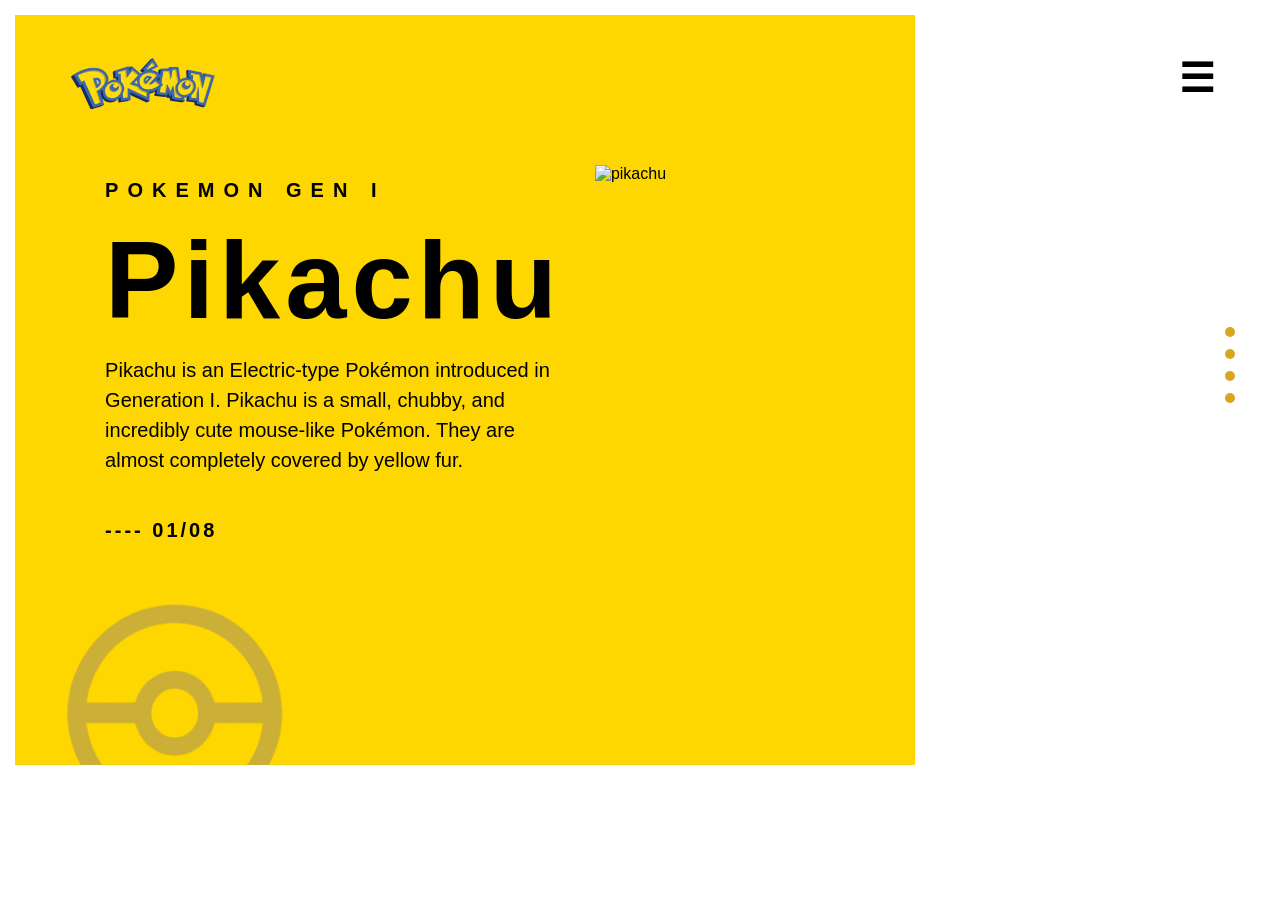
==== Pokemon-ui/index.html @ 8b4344ae "first commit" ====
<!DOCTYPE html>
<html lang="en">
<head>
    <meta charset="UTF-8">
    <meta name="viewport" content="width=device-width, initial-scale=1.0">
    <title>Pokemon UI</title>
    <link rel="stylesheet" href="style.css">

</head>
<body>

   <dev class="container">

    <dev class="menu"> 
        ☰ 
    </dev>

    <dev class="dots">
        <span></span>
        <span></span>
        <span></span>
        <span></span>
    </dev>      
    

      <div class="logo">
            <img src="logo.png" alt="pokeball">
           </div>

      <dev class="left">
             
          <p class="top-text"> POKEMON GEN I</p>
          
          <h1> Pikachu </h1>
          <p>Pikachu is an Electric-type Pokémon introduced 
               in Generation I. Pikachu is a small, chubby,    and incredibly cute mouse-like Pokémon.
           They are almost completely covered by yellow fur.</p>
          
           <p class="number"> ---- 01/08</p> 

           <div class="pokiball">
           <img src="Pokiball.png" alt="pokeball">
           </div>
           
      </dev>
          <div class="right">
                <img src="pikachu.png" alt="pikachu">
          </div>
     
    

    </dev>


</html>
---- Pokemon-ui/style.css ----
body {
    margin: 15px;
    padding: 0.1px;
    font-family: Arial, sans-serif;
}


.container {
    
    display: flex;
    position: relative;
    height: 750px;

}
  
    .left {
        width: 60%;
        background-color: gold;
        padding: 60px;
        position: relative;
        overflow: hidden;
        padding-left: 90px;
        padding-top: 70px;
    }

    .top-text {
        font-size: 14px;
        letter-spacing: 9px;
        font-weight: 700;
        color: #4a3200;
        margin-top: 90px;
        text-transform: uppercase;
    }

    .left h1 {
        font-size: 110px;
        font-weight: bold;
        color: black;
        margin: 20px 0;
        line-height: 1;
        letter-spacing: 5px;
    }

    .left p {
        font-size: 20px;
        width: 470px;
        line-height: 1.5;
        color: black;
    }

    .number {
        margin-top: 40px;
        font-size: 22px;
        font-weight: bold;
        letter-spacing: 3px;
    }


    .right img {
        position: absolute;
        top: 150px;
        right: 120px;
        width: 550px;
    }
.pokiball img {
        position: absolute;
        left: 40px;
        width: 240px;
        bottom: -70px;
        opacity: 0.5;
    }

    .logo img {
        position: absolute;
        left: 45px;
        top: 20px;
        width: 170px;
        z-index: 100;
    }

    .menu {
        position: absolute;
        top: 40px;
        right: 50px;
        font-size: 40px;
        font-weight: bold;
        cursor: pointer;
    }

    .dots{
        position: absolute;
        top: 350px;
        transform: translateY(-50%);
        right: 30px;
        display: flex;
        flex-direction: column;
        gap: 12px;
    }

    .dots span {
        width: 10px;
        height: 10px;
        background-color: goldenrod;
        border-radius: 50%;
    }

   .dots.active {
        background-color: black;
    }
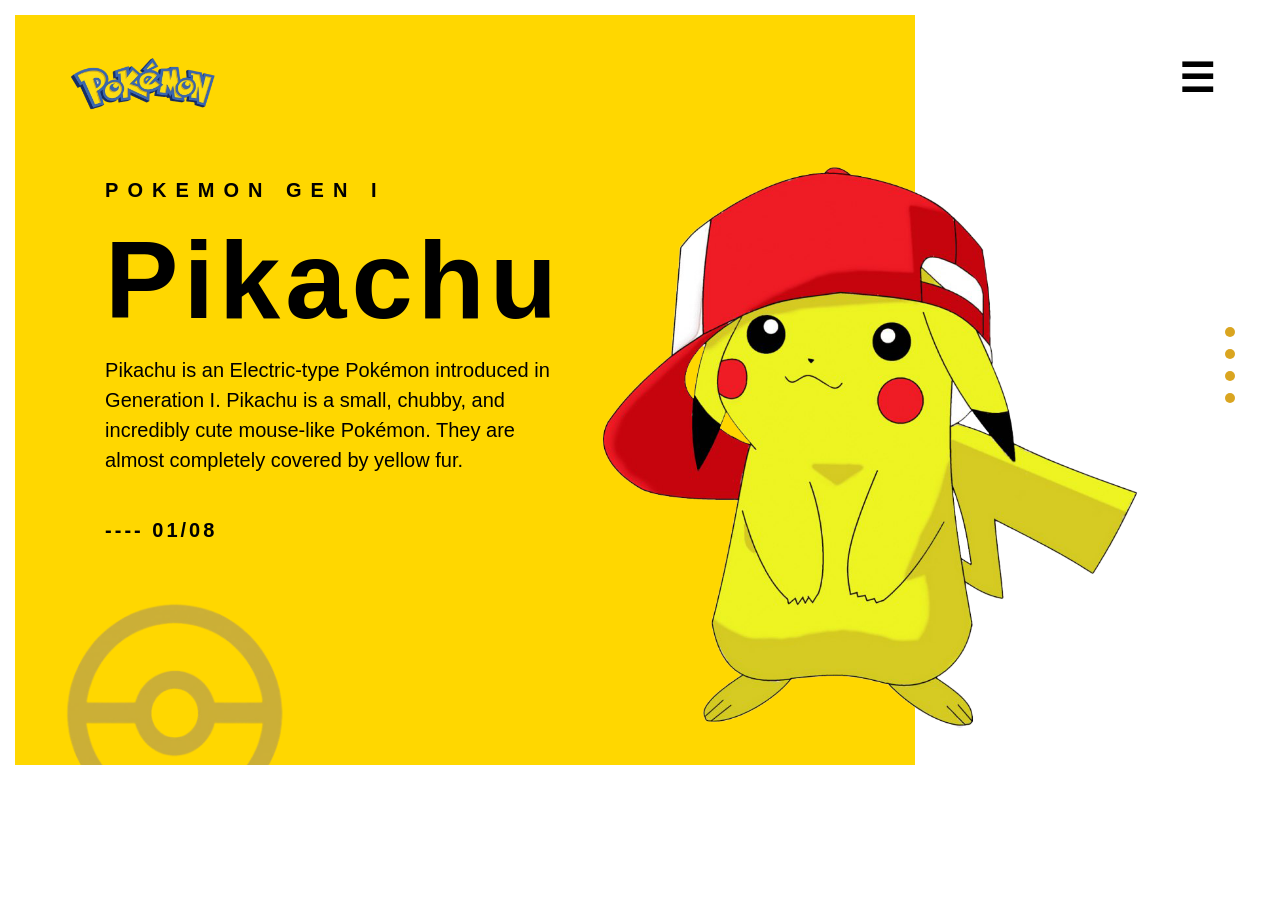
==== commit de0ab646: "fix pikachu image" ====
--- a/Pokemon-ui/index.html
+++ b/Pokemon-ui/index.html
@@ -16,7 +16,7 @@
     </dev>
 
     <dev class="dots">
-        <span></span>
+        <span class="active"></span>
         <span></span>
         <span></span>
         <span></span>
@@ -44,7 +44,7 @@
            
       </dev>
           <div class="right">
-                <img src="pikachu.png" alt="pikachu">
+                <img src="Pikachu.png" alt="Pikachu">
           </div>
      
     
